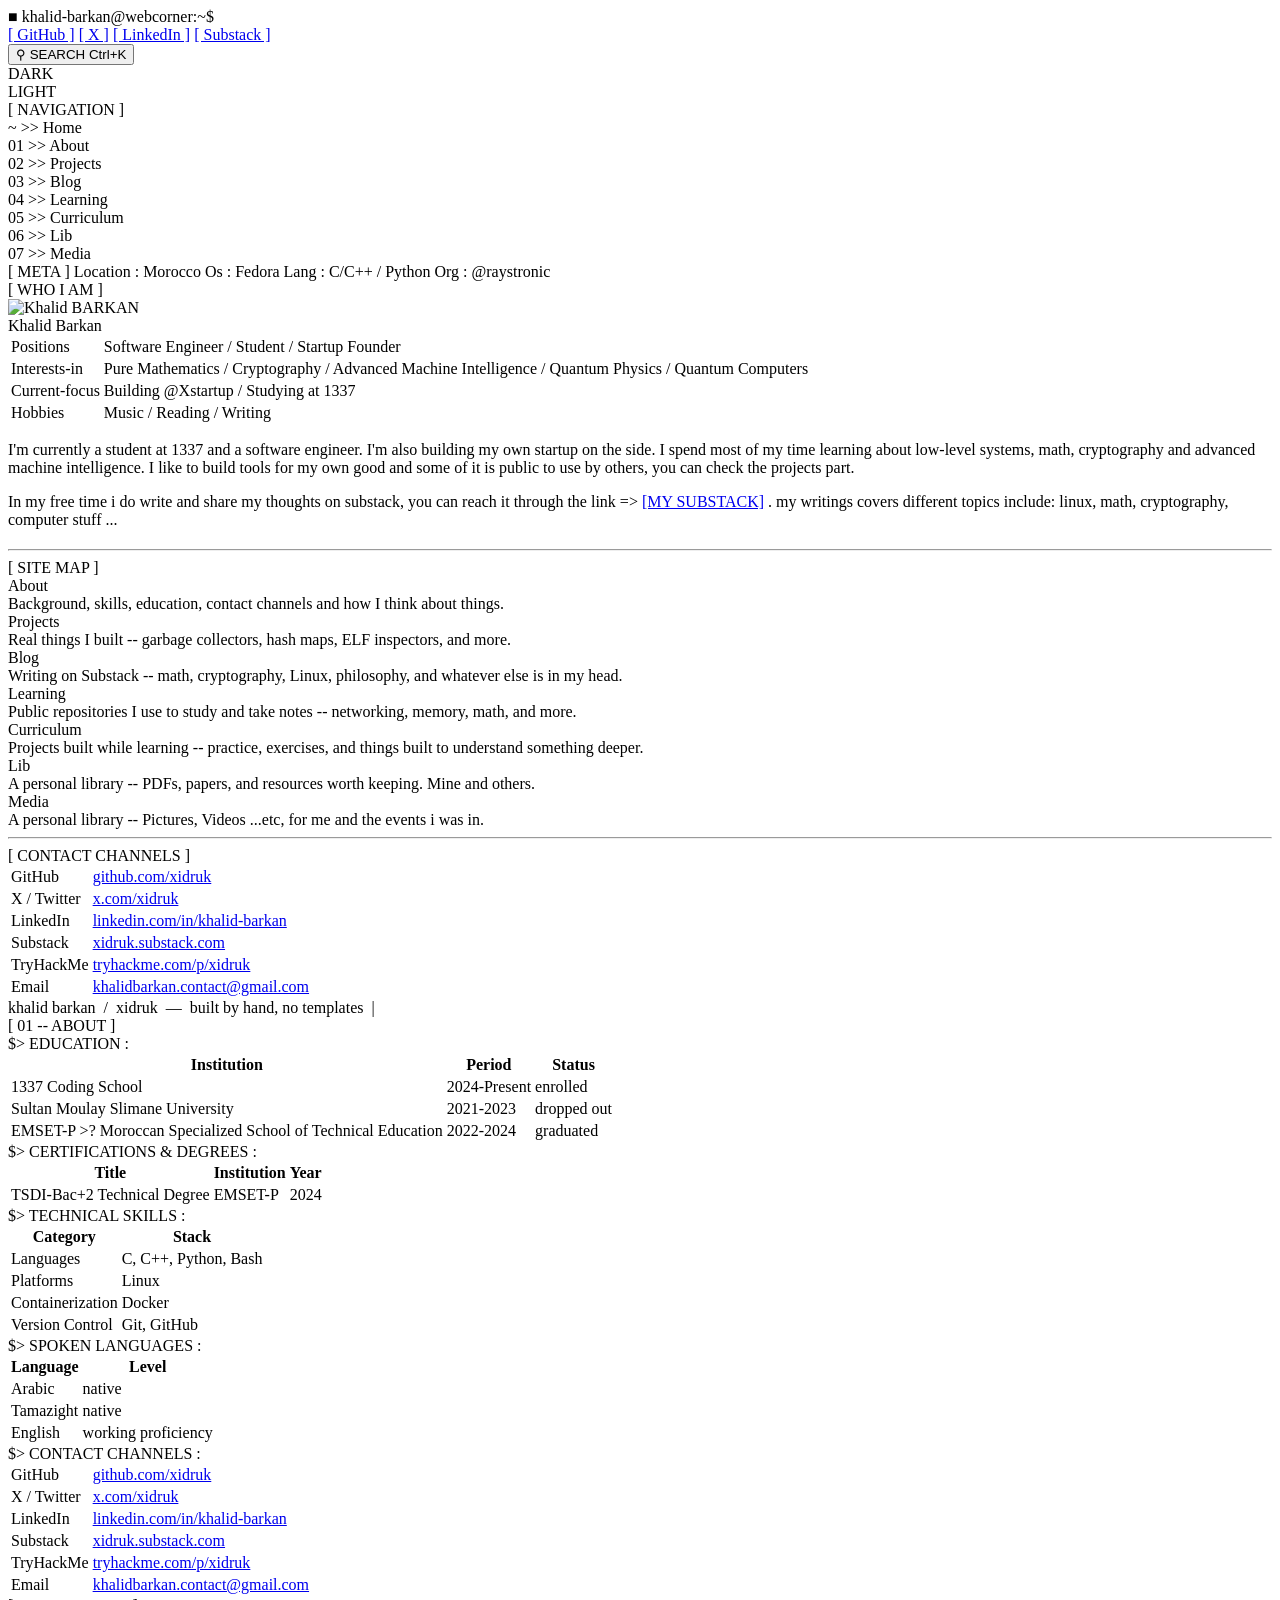
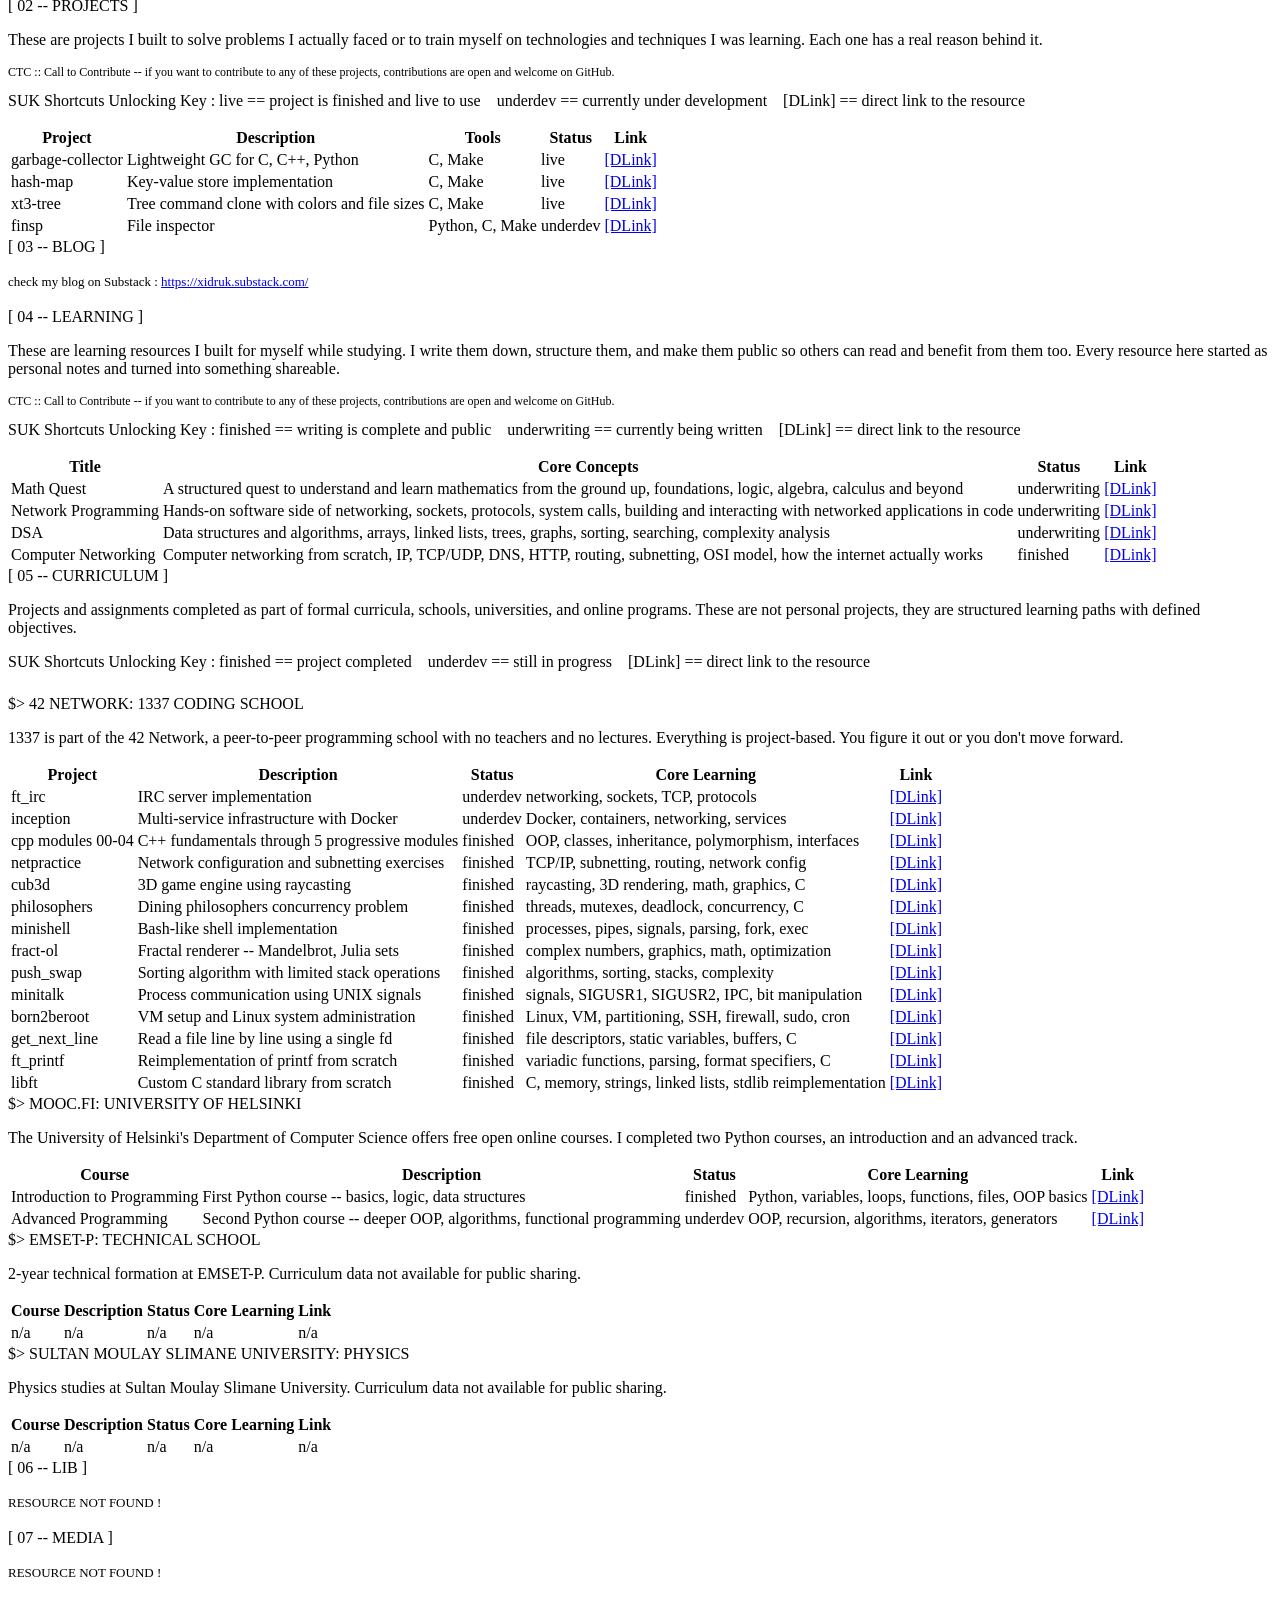
==== index.html @ 823a519c "Add files via upload" ====
<!DOCTYPE html>
<html>
<head>
  <meta charset="UTF-8">
  <meta name="viewport" content="width=1100">
  <title>Khalid BARKAN</title>
  <link rel="stylesheet" href="front_logic/styles.css">
</head>
<body>

  <div id="topbar">
    <div id="topbar-left">
      <span>&#9632;</span>
      khalid-barkan@webcorner:~$
    </div>
    <div id="topbar-right">
      <div id="social-links">
        <a href="https://github.com/xidruk" target="_blank">[ GitHub ]</a>
        <a href="https://x.com/xidruk" target="_blank">[ X ]</a>
        <a href="https://www.linkedin.com/in/khalid-barkan-36a628365/" target="_blank">[ LinkedIn ]</a>
        <a href="https://xidruk.substack.com/" target="_blank">[ Substack ]</a>
      </div>
      <button id="search-trigger" title="Search (Ctrl+K)">
        &#9906; SEARCH <span class="search-kbd">Ctrl+K</span>
      </button>
      <div class="theme-switch-wrap" title="Toggle light / dark" id="theme-switch-track">
        <span class="switch-label-dark">DARK</span>
        <div class="switch-track">
          <div class="switch-knob"></div>
        </div>
        <span class="switch-label-light">LIGHT</span>
      </div>
    </div>
  </div>

  <div id="layout">

    <div id="sidebar">
      <div id="sidebar-title">[ NAVIGATION ]</div>
      <div class="toc-item-wrap">
        <a class="toc-nav-link toc-home-link" data-page="home">~ &gt;&gt; Home</a>
      </div>
      <div class="toc-item-wrap">
        <a class="toc-nav-link" data-page="about">01 &gt;&gt; About</a>
      </div>
      <div class="toc-item-wrap">
        <a class="toc-nav-link" data-page="projects">02 &gt;&gt; Projects</a>
      </div>
      <div class="toc-item-wrap">
        <a class="toc-nav-link" data-page="blog">03 &gt;&gt; Blog</a>
      </div>
      <div class="toc-item-wrap">
        <a class="toc-nav-link" data-page="learning">04 &gt;&gt; Learning</a>
      </div>
      <div class="toc-item-wrap">
        <a class="toc-nav-link" data-page="curriculum">05 &gt;&gt; Curriculum</a>
      </div>
      <div class="toc-item-wrap">
        <a class="toc-nav-link" data-page="lib">06 &gt;&gt; Lib</a>
      </div>
      <div class="toc-item-wrap">
        <a class="toc-nav-link" data-page="media">07 &gt;&gt; Media</a>
      </div>
      <span class="toc-status">[ META ]</span>
      <span class="toc-meta-item">Location : Morocco</span>
      <span class="toc-meta-item">Os : Fedora</span>
      <span class="toc-meta-item">Lang : C/C++ / Python</span>
      <span class="toc-meta-item">Org : @raystronic</span>
    </div>

    <div id="main">

      <div class="page hidden" id="page-home">

        <div class="section-label">[ WHO I AM ]</div>
        <div class="home-bio-row">
          <div class="home-pic-wrap">
            <img src="front_logic/my_pic.png" alt="Khalid BARKAN">
          </div>
          <div class="home-identity">
            <div class="home-identity-name">Khalid Barkan</div>
            <table class="identity-table">
              <tr>
                <td>Positions</td>
                <td>Software Engineer / Student / Startup Founder</td>
              </tr>
              <tr>
                <td>Interests-in</td>
                <td>Pure Mathematics / Cryptography / Advanced Machine Intelligence / Quantum Physics / Quantum Computers</td>
              </tr>
              <tr>
                <td>Current-focus</td>
                <td>Building @Xstartup / Studying at 1337</td>
              </tr>
              <tr>
                <td>Hobbies</td>
                <td>Music / Reading / Writing</td>
              </tr>
            </table>
          </div>
        </div>

        <div class="home-bio-text" style="margin-bottom: 20px;">
          <p>
          I'm currently a student at 1337 and a software engineer. I'm also building my own startup on the side. 
          I spend most of my time learning about low-level systems, math, cryptography and advanced machine intelligence. 
          I like to build tools for my own good and some of it is public to use by others, you can check the projects part.
          </p>
          <p style="margin-top: 14px;">
            In my free time i do write and share my thoughts on substack, you can reach it through the link => 
            <a href="https://xidruk.substack.com/" target="_blank">[MY SUBSTACK]</a>
            . my writings covers different topics include: linux, math, cryptography, computer stuff ...
          </p>
        </div>

        <hr>

        <div class="section-label">[ SITE MAP ]</div>
        <div class="home-nav-grid">
          <div class="home-nav-card" data-page="about">
            <div class="home-nav-card-title">About</div>
            <div class="home-nav-card-desc">Background, skills, education, contact channels and how I think about things.</div>
          </div>
          <div class="home-nav-card" data-page="projects">
            <div class="home-nav-card-title">Projects</div>
            <div class="home-nav-card-desc">Real things I built -- garbage collectors, hash maps, ELF inspectors, and more.</div>
          </div>
          <div class="home-nav-card" data-page="blog">
            <div class="home-nav-card-title">Blog</div>
            <div class="home-nav-card-desc">Writing on Substack -- math, cryptography, Linux, philosophy, and whatever else is in my head.</div>
          </div>
          <div class="home-nav-card" data-page="learning">
            <div class="home-nav-card-title">Learning</div>
            <div class="home-nav-card-desc">Public repositories I use to study and take notes -- networking, memory, math, and more.</div>
          </div>
          <div class="home-nav-card" data-page="curriculum">
            <div class="home-nav-card-title">Curriculum</div>
            <div class="home-nav-card-desc">Projects built while learning -- practice, exercises, and things built to understand something deeper.</div>
          </div>
          <div class="home-nav-card" data-page="lib">
            <div class="home-nav-card-title">Lib</div>
            <div class="home-nav-card-desc">A personal library -- PDFs, papers, and resources worth keeping. Mine and others.</div>
          </div>
          <div class="home-nav-card" data-page="media">
            <div class="home-nav-card-title">Media</div>
            <div class="home-nav-card-desc">A personal library -- Pictures, Videos ...etc, for me and the events i was in.</div>
          </div>
        </div>

        <hr>

        <div class="section-label">[ CONTACT CHANNELS ]</div>
        <table class="contact-table">
          <tr>
            <td>GitHub</td>
            <td><a href="https://github.com/xidruk" target="_blank">github.com/xidruk</a></td>
          </tr>
          <tr>
            <td>X / Twitter</td>
            <td><a href="https://x.com/xidruk" target="_blank">x.com/xidruk</a></td>
          </tr>
          <tr>
            <td>LinkedIn</td>
            <td><a href="https://www.linkedin.com/in/khalid-barkan-36a628365/" target="_blank">linkedin.com/in/khalid-barkan</a></td>
          </tr>
          <tr>
            <td>Substack</td>
            <td><a href="https://xidruk.substack.com/" target="_blank">xidruk.substack.com</a></td>
          </tr>
          <tr>
            <td>TryHackMe</td>
            <td><a href="https://tryhackme.com/p/xidruk" target="_blank">tryhackme.com/p/xidruk</a></td>
          </tr>
          <tr>
            <td>Email</td>
            <td><a href="mailto:khalidbarkan.contact@gmail.com">khalidbarkan.contact@gmail.com</a></td>
          </tr>
        </table>

        <div id="footer">
          khalid barkan &nbsp;/&nbsp; xidruk &nbsp;&mdash;&nbsp;
          built by hand, no templates &nbsp;|&nbsp; <span id="footer-year"></span>
        </div>

      </div>

      <div class="page hidden" id="page-about">

        <div class="section-label">[ 01 -- ABOUT ]</div>

        <div class="section-label-sub">$> EDUCATION :</div>
        <table class="data-table">
          <thead>
            <tr>
              <th>Institution</th>
              <th>Period</th>
              <th>Status</th>
            </tr>
          </thead>
          <tbody>
            <tr>
              <td>1337 Coding School</td>
              <td>2024-Present</td>
              <td class="status-active">enrolled</td>
            </tr>
            <tr>
              <td>Sultan Moulay Slimane University</td>
              <td>2021-2023</td>
              <td class="status-drop">dropped out</td>
            </tr>
            <tr>
              <td>EMSET-P >? Moroccan Specialized School of Technical Education</td>
              <td>2022-2024</td>
              <td class="status-done">graduated</td>
            </tr>
          </tbody>
        </table>

        <div class="section-label-sub">$> CERTIFICATIONS & DEGREES : </div>
        <table class="data-table">
          <thead>
            <tr>
              <th>Title</th>
              <th>Institution</th>
              <th>Year</th>
            </tr>
          </thead>
          <tbody>
            <tr>
              <td>TSDI-Bac+2 Technical Degree</td>
              <td>EMSET-P</td>
              <td>2024</td>
            </tr>
          </tbody>
        </table>

        <div class="section-label-sub">$> TECHNICAL SKILLS :</div>
        <table class="data-table">
          <thead>
            <tr>
              <th>Category</th>
              <th>Stack</th>
            </tr>
          </thead>
          <tbody>
            <tr>
              <td>Languages</td>
              <td>C, C++, Python, Bash</td>
            </tr>
            <tr>
              <td>Platforms</td>
              <td>Linux</td>
            </tr>
            <tr>
              <td>Containerization</td>
              <td>Docker</td>
            </tr>
            <tr>
              <td>Version Control</td>
              <td>Git, GitHub</td>
            </tr>
          </tbody>
        </table>

        <div class="section-label-sub">$> SPOKEN LANGUAGES :</div>
        <table class="data-table">
          <thead>
            <tr>
              <th>Language</th>
              <th>Level</th>
            </tr>
          </thead>
          <tbody>
            <tr>
              <td>Arabic</td>
              <td>native</td>
            </tr>
            <tr>
              <td>Tamazight</td>
              <td>native</td>
            </tr>
            <tr>
              <td>English</td>
              <td>working proficiency</td>
            </tr>
          </tbody>
        </table>

        <div class="section-label-sub">$> CONTACT CHANNELS :</div>
        <table class="contact-table">
          <tr>
            <td>GitHub</td>
            <td><a href="https://github.com/xidruk" target="_blank">github.com/xidruk</a></td>
          </tr>
          <tr>
            <td>X / Twitter</td>
            <td><a href="https://x.com/xidruk" target="_blank">x.com/xidruk</a></td>
          </tr>
          <tr>
            <td>LinkedIn</td>
            <td><a href="https://www.linkedin.com/in/khalid-barkan-36a628365/" target="_blank">linkedin.com/in/khalid-barkan</a></td>
          </tr>
          <tr>
            <td>Substack</td>
            <td><a href="https://xidruk.substack.com/" target="_blank">xidruk.substack.com</a></td>
          </tr>
          <tr>
            <td>TryHackMe</td>
            <td><a href="https://tryhackme.com/p/xidruk" target="_blank">tryhackme.com/p/xidruk</a></td>
          </tr>
          <tr>
            <td>Email</td>
            <td><a href="mailto:khalidbarkan.contact@gmail.com">khalidbarkan.contact@gmail.com</a></td>
          </tr>
        </table>

      </div>

      <div class="page hidden" id="page-projects">

        <div class="section-label">[ 02 -- PROJECTS ]</div>

        <div class="home-bio-text" style="margin-bottom: 16px;">
          <p>
            These are projects I built to solve problems I actually faced or to train myself
            on technologies and techniques I was learning. Each one has a real reason behind it.
          </p>
          <p style="margin-top: 10px; color: var(--text-faint); font-size: 12px;">
            CTC :: Call to Contribute -- if you want to contribute to any of these projects,
            contributions are open and welcome on GitHub.
          </p>
          <div class="suk-note">
            <span class="suk-label">SUK</span>
            <span>Shortcuts Unlocking Key :
              <span class="status-live">live</span> == project is finished and live to use &nbsp;&nbsp;
              <span class="status-underdev">underdev</span> == currently under development &nbsp;&nbsp;
              <span class="dlink">[DLink]</span> == direct link to the resource
            </span>
          </div>
        </div>

        <table class="data-table">
          <thead>
            <tr>
              <th>Project</th>
              <th>Description</th>
              <th>Tools</th>
              <th>Status</th>
              <th>Link</th>
            </tr>
          </thead>
          <tbody>
            <tr>
              <td>garbage-collector</td>
              <td>Lightweight GC for C, C++, Python</td>
              <td>C, Make</td>
              <td><span class="status-live">live</span></td>
              <td><a href="#" target="_blank" class="dlink">[DLink]</a></td>
            </tr>
            <tr>
              <td>hash-map</td>
              <td>Key-value store implementation</td>
              <td>C, Make</td>
              <td><span class="status-live">live</span></td>
              <td><a href="#" target="_blank" class="dlink">[DLink]</a></td>
            </tr>
            <tr>
              <td>xt3-tree</td>
              <td>Tree command clone with colors and file sizes</td>
              <td>C, Make</td>
              <td><span class="status-live">live</span></td>
              <td><a href="#" target="_blank" class="dlink">[DLink]</a></td>
            </tr>
            <tr>
              <td>finsp</td>
              <td>File inspector</td>
              <td>Python, C, Make</td>
              <td><span class="status-underdev">underdev</span></td>
              <td><a href="#" target="_blank" class="dlink">[DLink]</a></td>
            </tr>
          </tbody>
        </table>

      </div>

      <div class="page hidden" id="page-blog">
        <div class="section-label">[ 03 -- BLOG ]</div>
        <p style="color: var(--text-muted); font-size: 13px; line-height: 2;">check my blog on Substack : <a href="https://xidruk.substack.com/" target="_blank" >https://xidruk.substack.com/</a></p>
      </div>

      <div class="page hidden" id="page-learning">

        <div class="section-label">[ 04 -- LEARNING ]</div>

        <div class="home-bio-text" style="margin-bottom: 16px;">
          <p>
            These are learning resources I built for myself while studying. I write them down,
            structure them, and make them public so others can read and benefit from them too.
            Every resource here started as personal notes and turned into something shareable.
          </p>
          <p style="margin-top: 10px; color: var(--text-faint); font-size: 12px;">
            CTC :: Call to Contribute -- if you want to contribute to any of these projects,
            contributions are open and welcome on GitHub.
          </p>
          <div class="suk-note">
            <span class="suk-label">SUK</span>
            <span>Shortcuts Unlocking Key :
              <span class="status-live">finished</span> == writing is complete and public &nbsp;&nbsp;
              <span class="status-underdev">underwriting</span> == currently being written &nbsp;&nbsp;
              <span class="dlink">[DLink]</span> == direct link to the resource
            </span>
          </div>
        </div>

        <table class="data-table">
          <thead>
            <tr>
              <th>Title</th>
              <th>Core Concepts</th>
              <th>Status</th>
              <th>Link</th>
            </tr>
          </thead>
          <tbody>
            <tr>
              <td>Math Quest</td>
              <td>A structured quest to understand and learn mathematics from the ground up, foundations, logic, algebra, calculus and beyond</td>
              <td><span class="status-underdev">underwriting</span></td>
              <td><a href="https://github.com/xidruk/" target="_blank" class="dlink">[DLink]</a></td>
            </tr>
            <tr>
              <td>Network Programming</td>
              <td>Hands-on software side of networking, sockets, protocols, system calls, building and interacting with networked applications in code</td>
              <td><span class="status-underdev">underwriting</span></td>
              <td><a href="https://github.com/xidruk/" target="_blank" class="dlink">[DLink]</a></td>
            </tr>
            <tr>
              <td>DSA</td>
              <td>Data structures and algorithms, arrays, linked lists, trees, graphs, sorting, searching, complexity analysis</td>
              <td><span class="status-underdev">underwriting</span></td>
              <td><a href="https://github.com/xidruk/" target="_blank" class="dlink">[DLink]</a></td>
            </tr>
            <tr>
              <td>Computer Networking</td>
              <td>Computer networking from scratch, IP, TCP/UDP, DNS, HTTP, routing, subnetting, OSI model, how the internet actually works</td>
              <td><span class="status-live">finished</span></td>
              <td><a href="https://github.com/xidruk/computer-networking" target="_blank" class="dlink">[DLink]</a></td>
            </tr>
          </tbody>
        </table>

      </div>

      <div class="page hidden" id="page-curriculum">

        <div class="section-label">[ 05 -- CURRICULUM ]</div>

      <div class="home-bio-text" style="margin-bottom: 24px;">
        <p>
          Projects and assignments completed as part of formal curricula, schools, universities, and online programs.
          These are not personal projects, they are structured learning paths with defined objectives.
        </p>
        <div class="suk-note">
          <span class="suk-label">SUK</span>
          <span>Shortcuts Unlocking Key :
            <span class="status-live">finished</span> == project completed &nbsp;&nbsp;
            <span class="status-underdev">underdev</span> == still in progress &nbsp;&nbsp;
            <span class="dlink">[DLink]</span> == direct link to the resource
          </span>
        </div>
      </div>

        <div class="section-label-sub">$> 42 NETWORK: 1337 CODING SCHOOL </div>
        <div class="home-bio-text" style="margin-bottom: 12px;">
          <p>
            1337 is part of the 42 Network, a peer-to-peer programming school with no teachers and no lectures.
            Everything is project-based. You figure it out or you don't move forward.
          </p>
        </div>
        <table class="data-table">
          <thead>
            <tr>
              <th>Project</th>
              <th>Description</th>
              <th>Status</th>
              <th>Core Learning</th>
              <th>Link</th>
            </tr>
          </thead>
          <tbody>
            <tr>
              <td>ft_irc</td>
              <td>IRC server implementation</td>
              <td><span class="status-underdev">underdev</span></td>
              <td>networking, sockets, TCP, protocols</td>
              <td><a href="https://github.com/xidruk/" target="_blank">[DLink]</a></td>
            </tr>
            <tr>
              <td>inception</td>
              <td>Multi-service infrastructure with Docker</td>
              <td><span class="status-underdev">underdev</span></td>
              <td>Docker, containers, networking, services</td>
              <td><a href="https://github.com/xidruk/" target="_blank">[DLink]</a></td>
            </tr>
            <tr>
              <td>cpp modules 00-04</td>
              <td>C++ fundamentals through 5 progressive modules</td>
              <td><span class="status-live">finished</span></td>
              <td>OOP, classes, inheritance, polymorphism, interfaces</td>
              <td><a href="https://github.com/xidruk/" target="_blank">[DLink]</a></td>
            </tr>
            <tr>
              <td>netpractice</td>
              <td>Network configuration and subnetting exercises</td>
              <td><span class="status-live">finished</span></td>
              <td>TCP/IP, subnetting, routing, network config</td>
              <td><a href="https://github.com/xidruk/" target="_blank">[DLink]</a></td>
            </tr>
            <tr>
              <td>cub3d</td>
              <td>3D game engine using raycasting</td>
              <td><span class="status-live">finished</span></td>
              <td>raycasting, 3D rendering, math, graphics, C</td>
              <td><a href="https://github.com/xidruk/" target="_blank">[DLink]</a></td>
            </tr>
            <tr>
              <td>philosophers</td>
              <td>Dining philosophers concurrency problem</td>
              <td><span class="status-live">finished</span></td>
              <td>threads, mutexes, deadlock, concurrency, C</td>
              <td><a href="https://github.com/xidruk/" target="_blank">[DLink]</a></td>
            </tr>
            <tr>
              <td>minishell</td>
              <td>Bash-like shell implementation</td>
              <td><span class="status-live">finished</span></td>
              <td>processes, pipes, signals, parsing, fork, exec</td>
              <td><a href="https://github.com/xidruk/" target="_blank">[DLink]</a></td>
            </tr>
            <tr>
              <td>fract-ol</td>
              <td>Fractal renderer -- Mandelbrot, Julia sets</td>
              <td><span class="status-live">finished</span></td>
              <td>complex numbers, graphics, math, optimization</td>
              <td><a href="https://github.com/xidruk/" target="_blank">[DLink]</a></td>
            </tr>
            <tr>
              <td>push_swap</td>
              <td>Sorting algorithm with limited stack operations</td>
              <td><span class="status-live">finished</span></td>
              <td>algorithms, sorting, stacks, complexity</td>
              <td><a href="https://github.com/xidruk/" target="_blank">[DLink]</a></td>
            </tr>
            <tr>
              <td>minitalk</td>
              <td>Process communication using UNIX signals</td>
              <td><span class="status-live">finished</span></td>
              <td>signals, SIGUSR1, SIGUSR2, IPC, bit manipulation</td>
              <td><a href="https://github.com/xidruk/" target="_blank">[DLink]</a></td>
            </tr>
            <tr>
              <td>born2beroot</td>
              <td>VM setup and Linux system administration</td>
              <td><span class="status-live">finished</span></td>
              <td>Linux, VM, partitioning, SSH, firewall, sudo, cron</td>
              <td><a href="https://github.com/xidruk/" target="_blank">[DLink]</a></td>
            </tr>
            <tr>
              <td>get_next_line</td>
              <td>Read a file line by line using a single fd</td>
              <td><span class="status-live">finished</span></td>
              <td>file descriptors, static variables, buffers, C</td>
              <td><a href="https://github.com/xidruk/" target="_blank">[DLink]</a></td>
            </tr>
            <tr>
              <td>ft_printf</td>
              <td>Reimplementation of printf from scratch</td>
              <td><span class="status-live">finished</span></td>
              <td>variadic functions, parsing, format specifiers, C</td>
              <td><a href="https://github.com/xidruk/" target="_blank">[DLink]</a></td>
            </tr>
            <tr>
              <td>libft</td>
              <td>Custom C standard library from scratch</td>
              <td><span class="status-live">finished</span></td>
              <td>C, memory, strings, linked lists, stdlib reimplementation</td>
              <td><a href="https://github.com/xidruk/" target="_blank">[DLink]</a></td>
            </tr>
          </tbody>
        </table>

        <div class="section-label-sub">$> MOOC.FI: UNIVERSITY OF HELSINKI</div>
        <div class="home-bio-text" style="margin-bottom: 12px;">
          <p>
            The University of Helsinki's Department of Computer Science offers free open online courses.
            I completed two Python courses, an introduction and an advanced track.
          </p>
        </div>
        <table class="data-table">
          <thead>
            <tr>
              <th>Course</th>
              <th>Description</th>
              <th>Status</th>
              <th>Core Learning</th>
              <th>Link</th>
            </tr>
          </thead>
          <tbody>
            <tr>
              <td>Introduction to Programming</td>
              <td>First Python course -- basics, logic, data structures</td>
              <td><span class="status-live">finished</span></td>
              <td>Python, variables, loops, functions, files, OOP basics</td>
              <td><a href="https://github.com/xidruk/" target="_blank">[DLink]</a></td>
            </tr>
            <tr>
              <td>Advanced Programming</td>
              <td>Second Python course -- deeper OOP, algorithms, functional programming</td>
              <td><span class="status-underdev">underdev</span></td>
              <td>OOP, recursion, algorithms, iterators, generators</td>
              <td><a href="https://github.com/xidruk/" target="_blank">[DLink]</a></td>
            </tr>
          </tbody>
        </table>

        <div class="section-label-sub">$> EMSET-P: TECHNICAL SCHOOL </div>
        <div class="home-bio-text" style="margin-bottom: 12px;">
          <p>
            2-year technical formation at EMSET-P. Curriculum data not available for public sharing.
          </p>
        </div>
        <table class="data-table">
          <thead>
            <tr>
              <th>Course</th>
              <th>Description</th>
              <th>Status</th>
              <th>Core Learning</th>
              <th>Link</th>
            </tr>
          </thead>
          <tbody>
            <tr>
              <td class="cell-na">n/a</td>
              <td class="cell-na">n/a</td>
              <td class="cell-na">n/a</td>
              <td class="cell-na">n/a</td>
              <td class="cell-na">n/a</td>
            </tr>
          </tbody>
        </table>

        <div class="section-label-sub">$> SULTAN MOULAY SLIMANE UNIVERSITY: PHYSICS </div>
        <div class="home-bio-text" style="margin-bottom: 12px;">
          <p>
            Physics studies at Sultan Moulay Slimane University. Curriculum data not available for public sharing.
          </p>
        </div>
        <table class="data-table">
          <thead>
            <tr>
              <th>Course</th>
              <th>Description</th>
              <th>Status</th>
              <th>Core Learning</th>
              <th>Link</th>
            </tr>
          </thead>
          <tbody>
            <tr>
              <td class="cell-na">n/a</td>
              <td class="cell-na">n/a</td>
              <td class="cell-na">n/a</td>
              <td class="cell-na">n/a</td>
              <td class="cell-na">n/a</td>
            </tr>
          </tbody>
        </table>

      </div>

      <div class="page hidden" id="page-lib">
        <div class="section-label">[ 06 -- LIB ]</div>
        <p style="color: var(--text-muted); font-size: 13px; line-height: 2;">RESOURCE NOT FOUND !</p>
      </div>
      <div class="page hidden" id="page-media">
        <div class="section-label">[ 07 -- MEDIA ]</div>
        <p style="color: var(--text-muted); font-size: 13px; line-height: 2;">RESOURCE NOT FOUND !</p>
      </div>

    </div>

  </div>

  <script src="front_logic/app.js"></script>
  <script src="front_logic/lookup_bar.js"></script>
</body>
</html>
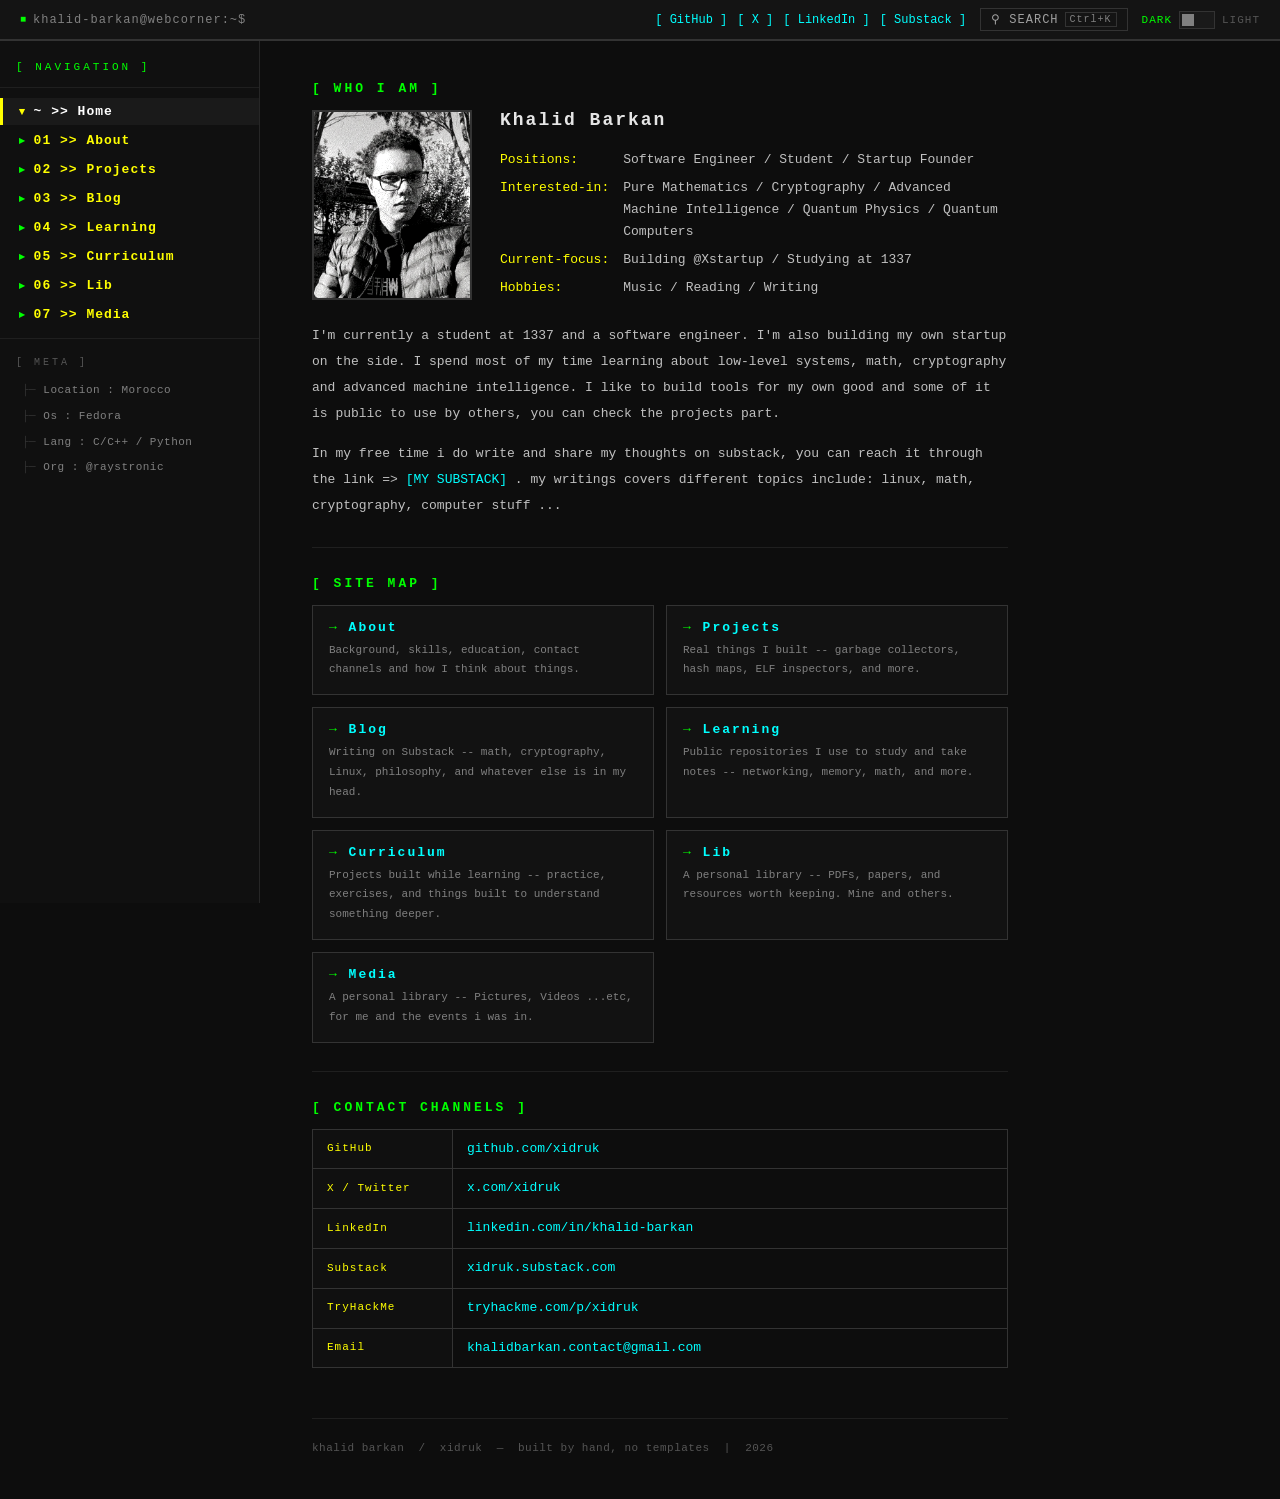
==== commit 45806368: "Fix typo 'Interests-in' to 'Interested-in'" ====
--- a/index.html
+++ b/index.html
@@ -85,7 +85,7 @@
                 <td>Software Engineer / Student / Startup Founder</td>
               </tr>
               <tr>
-                <td>Interests-in</td>
+                <td>Interested-in</td>
                 <td>Pure Mathematics / Cryptography / Advanced Machine Intelligence / Quantum Physics / Quantum Computers</td>
               </tr>
               <tr>
@@ -696,4 +696,4 @@
   <script src="front_logic/app.js"></script>
   <script src="front_logic/lookup_bar.js"></script>
 </body>
-</html>+</html>
--- a/front_logic/styles.css
+++ b/front_logic/styles.css
@@ -0,0 +1,833 @@
+/*default mode colors => dark mode */
+
+:root {
+  --bg-primary:    #0d0d0d; 
+  --bg-secondary:  #141414;
+  --bg-sidebar:    #101010;
+  --bg-card:       #121212;
+  --bg-hover:      #1a1a1a;
+  --bg-hover2:     #141414;
+
+  --border-1:      #333333;
+  --border-2:      #262626;
+  --border-3:      #1f1f1f;
+
+  --text-primary:  #e5e5e5; 
+  --text-dim:      #c0c0c0; 
+  --text-muted:    #a0a0a0; 
+  --text-faint:    #808080; 
+  --text-ghost:    #555555; 
+
+  --accent-yellow: #ffff00;
+  --accent-cyan:   #00ffff;
+  --accent-green:  #00ff00;
+
+  --scrollbar-track: #0d0d0d;
+  --scrollbar-thumb: #333333;
+}
+
+/*exception mode colors => light mode */
+body.light {
+  --bg-primary:    #f0ede4;
+  --bg-secondary:  #e6e1d6;
+  --bg-sidebar:    #eae5da;
+  --bg-card:       #e8e3d8;
+  --bg-hover:      #ddd8cc;
+  --bg-hover2:     #e0dace;
+
+  --border-1:      #b8b098;
+  --border-2:      #c8c0a8;
+  --border-3:      #c0b898;
+
+  --text-primary:  #1a1a0a;
+  --text-dim:      #3a3828;
+  --text-muted:    #5a5440;
+  --text-faint:    #7a7060;
+  --text-ghost:    #8a8070;
+
+  --accent-yellow: #7a6800;
+  --accent-cyan:   #005868;
+  --accent-green:  #206800;
+
+  --scrollbar-track: #e0dace;
+  --scrollbar-thumb: #b8b098;
+}
+
+/*
+>? RESET [zero out browser defaults]
+*/
+* {
+  margin: 0;
+  padding: 0;
+  box-sizing: border-box;
+}
+
+/*
+>? BASE [body font, background, theme transition]
+*/
+body {
+  background-color: var(--bg-primary);
+  color: var(--text-primary);
+  font-family: "Courier New", Courier, monospace;
+  font-size: 14px;
+  transition: background-color 0.2s ease, color 0.2s ease;
+}
+
+/*
+>? TOPBAR [sticky header bar with links, search, theme switch]
+*/
+#topbar {
+  background-color: var(--bg-secondary);
+  border-bottom: 2px solid var(--border-1);
+  padding: 8px 20px;
+  display: flex;
+  justify-content: space-between;
+  align-items: center;
+  position: sticky;
+  top: 0;
+  z-index: 100;
+}
+
+#topbar-left {
+  display: flex;
+  align-items: center;
+  gap: 6px;
+  color: var(--text-faint);
+  font-size: 12px;
+  letter-spacing: 1px;
+}
+
+#topbar-left span {
+  color: var(--accent-green);
+  font-size: 10px;
+}
+
+#topbar-right {
+  display: flex;
+  align-items: center;
+  gap: 14px;
+}
+
+#social-links {
+  display: flex;
+  gap: 10px;
+}
+
+#social-links a {
+  color: var(--accent-cyan);
+  text-decoration: none;
+  font-size: 12px;
+}
+
+#social-links a:hover {
+  color: var(--accent-yellow);
+}
+
+/*
+>? SEARCH BUTTON [the topbar search trigger with Ctrl+K hint]
+*/
+#search-trigger {
+  background: none;
+  border: 1px solid var(--border-1);
+  color: var(--text-muted);
+  font-family: "Courier New", Courier, monospace;
+  font-size: 12px;
+  padding: 3px 10px;
+  cursor: pointer;
+  letter-spacing: 1px;
+  display: flex;
+  align-items: center;
+  gap: 6px;
+  transition: color 0.15s, border-color 0.15s;
+}
+
+#search-trigger:hover {
+  color: var(--accent-green);
+  border-color: var(--accent-green);
+}
+
+#search-trigger .search-kbd {
+  color: var(--text-faint);
+  font-size: 10px;
+  border: 1px solid var(--border-1);
+  padding: 1px 4px;
+}
+
+/*
+>? THEME SWITCH [the DARK / toggle / LIGHT control in the topbar]
+*/
+.theme-switch-wrap {
+  display: flex;
+  align-items: center;
+  gap: 7px;
+  font-size: 11px;
+  letter-spacing: 1px;
+  cursor: pointer;
+  user-select: none;
+}
+
+.switch-label-dark  { color: var(--accent-green); }
+.switch-label-light { color: var(--text-ghost);   }
+
+body.light .switch-label-dark  { color: var(--text-ghost);   }
+body.light .switch-label-light { color: var(--accent-green); }
+
+.switch-track {
+  width: 36px;
+  height: 18px;
+  background-color: #1a1a1a;
+  border: 1px solid var(--border-1);
+  position: relative;
+  cursor: pointer;
+  transition: background-color 0.2s;
+}
+
+body.light .switch-track {
+  background-color: #c8c0a8;
+}
+
+.switch-knob {
+  position: absolute;
+  top: 2px;
+  left: 2px;
+  width: 12px;
+  height: 12px;
+  background-color: var(--text-faint);
+  transition: left 0.2s, background-color 0.2s;
+}
+
+body.light .switch-knob {
+  left: 20px;
+  background-color: var(--text-muted);
+}
+
+/*
+>? LAYOUT [sidebar + main two-column flex container]
+*/
+#layout {
+  display: flex;
+  min-height: calc(100vh - 38px);
+}
+
+/*
+>? SIDEBAR [fixed left nav column]
+*/
+#sidebar {
+  width: 260px;
+  min-width: 260px;
+  background-color: var(--bg-sidebar);
+  border-right: 1px solid var(--border-2);
+  padding: 20px 0;
+  position: sticky;
+  top: 38px;
+  height: calc(100vh - 38px);
+  overflow-y: auto;
+  overflow-x: hidden;
+}
+
+#sidebar::-webkit-scrollbar       { width: 4px; }
+#sidebar::-webkit-scrollbar-track { background: var(--scrollbar-track); }
+#sidebar::-webkit-scrollbar-thumb { background: var(--scrollbar-thumb); }
+
+#sidebar-title {
+  color: var(--accent-green);
+  font-size: 11px;
+  letter-spacing: 3px;
+  padding: 0 16px 14px 16px;
+  border-bottom: 1px solid var(--border-3);
+  margin-bottom: 10px;
+}
+
+/*
+>? NAV LINKS [sidebar navigation items with active and hover states]
+*/
+.toc-item-wrap { margin-bottom: 2px; }
+
+.toc-nav-link {
+  display: block;
+  color: var(--accent-yellow);
+  text-decoration: none;
+  font-size: 13px;
+  font-weight: bold;
+  padding: 6px 16px;
+  letter-spacing: 1px;
+  border-left: 3px solid transparent;
+  cursor: pointer;
+}
+
+.toc-nav-link::before        { content: "▸ "; color: var(--accent-green); font-size: 11px; }
+.toc-nav-link.active::before { content: "▾ "; color: var(--accent-yellow); }
+
+.toc-nav-link:hover,
+.toc-nav-link.active {
+  color: #ffffff;
+  background-color: var(--bg-hover);
+  border-left-color: var(--accent-yellow);
+}
+
+/*
+>? SIDEBAR META [the key-value info block at the bottom of the sidebar]
+*/
+.toc-status {
+  display: block;
+  padding: 18px 16px 10px 16px;
+  color: var(--text-ghost);
+  font-size: 10px;
+  letter-spacing: 3px;
+  border-top: 1px solid var(--border-3);
+  margin-top: 10px;
+}
+
+.toc-meta-item {
+  display: block;
+  color: var(--text-faint);
+  font-size: 11px;
+  padding: 3px 16px 3px 22px;
+  letter-spacing: 0.5px;
+  line-height: 1.8;
+}
+
+.toc-meta-item::before { content: "├─ "; color: var(--border-1); }
+
+/*
+>? MAIN AREA [right scrollable content column]
+*/
+#main {
+  flex: 1;
+  padding: 40px 52px;
+  max-width: 800px;
+}
+
+.page        { display: block; }
+.page.hidden { display: none;  }
+
+/*
+>? SHARED COMPONENTS [hr, section label, links, scrollbar, hidden class]
+*/
+hr {
+  border: none;
+  border-top: 1px solid var(--border-3);
+  margin: 28px 0;
+}
+
+.section-label {
+  color: var(--accent-green);
+  font-size: 13px;
+  letter-spacing: 3px;
+  margin-bottom: 14px;
+  font-weight: bold;
+}
+
+a       { color: var(--accent-cyan); text-decoration: none; }
+a:hover { color: var(--accent-yellow); }
+.hidden { display: none; }
+
+::-webkit-scrollbar       { width: 6px; }
+::-webkit-scrollbar-track { background: var(--scrollbar-track); }
+::-webkit-scrollbar-thumb { background: var(--scrollbar-thumb); }
+
+/*
+>? HOME -- BIO ROW [photo + identity table side by side]
+*/
+.home-bio-row {
+  display: flex;
+  gap: 28px;
+  align-items: flex-start;
+  margin-bottom: 20px;
+}
+
+.home-pic-wrap {
+  flex-shrink: 0;
+  border: 2px solid var(--border-1);
+  width: 160px;
+  height: 190px;
+  overflow: hidden;
+  filter: grayscale(30%);
+}
+
+.home-pic-wrap img {
+  width: 100%;
+  height: 100%;
+  object-fit: cover;
+  display: block;
+  filter: contrast(1.05);
+}
+
+.home-identity {
+  display: flex;
+  flex-direction: column;
+  gap: 10px;
+  justify-content: flex-start;
+}
+
+.home-identity-name {
+  color: var(--text-primary);
+  font-size: 18px;
+  font-weight: bold;
+  letter-spacing: 2px;
+  margin-bottom: 6px;
+}
+
+/*
+>? HOME -- IDENTITY TABLE [key: value rows next to the photo]
+*/
+.identity-table { border-collapse: collapse; font-size: 13px; }
+
+.identity-table td {
+  padding: 3px 0;
+  vertical-align: top;
+  line-height: 1.7;
+}
+
+.identity-table td:first-child {
+  color: var(--accent-yellow);
+  white-space: nowrap;
+  padding-right: 14px;
+}
+
+.identity-table td:first-child::after { content: ":"; }
+.identity-table td:last-child { color: var(--text-dim); }
+
+/*
+>? HOME -- BIO TEXT [description paragraphs below the photo block]
+*/
+.home-bio-text {
+  color: var(--text-dim);
+  font-size: 13px;
+  line-height: 2;
+}
+
+.home-bio-text p + p { margin-top: 14px; }
+
+/*
+>? HOME -- SITE MAP GRID [2-column card grid for page navigation]
+*/
+.home-nav-grid {
+  display: grid;
+  grid-template-columns: 1fr 1fr;
+  gap: 12px;
+  margin-top: 4px;
+}
+
+.home-nav-card {
+  border: 1px solid var(--border-1);
+  padding: 14px 16px;
+  cursor: pointer;
+  background-color: var(--bg-card);
+  transition: border-color 0.15s, background-color 0.15s;
+}
+
+.home-nav-card:hover {
+  border-color: var(--accent-cyan);
+  background-color: var(--bg-hover);
+}
+
+.home-nav-card-title {
+  color: var(--accent-cyan);
+  font-size: 13px;
+  font-weight: bold;
+  letter-spacing: 2px;
+  margin-bottom: 6px;
+}
+
+.home-nav-card-title::before { content: "→ "; color: var(--accent-green); }
+
+.home-nav-card-desc {
+  color: var(--text-faint);
+  font-size: 11px;
+  line-height: 1.8;
+}
+
+/*
+>? CONTACT TABLE [key-value table used on home and about pages]
+*/
+.contact-table {
+  border-collapse: collapse;
+  width: 100%;
+  margin-top: 4px;
+  border: 1px solid var(--border-1);
+}
+
+.contact-table tr              { border-bottom: 1px solid var(--border-1); }
+.contact-table tr:last-child   { border-bottom: none; }
+
+.contact-table td {
+  padding: 9px 14px;
+  font-size: 13px;
+  vertical-align: middle;
+  line-height: 1.6;
+  border-right: 1px solid var(--border-1);
+}
+
+.contact-table td:last-child { border-right: none; color: var(--text-dim); }
+
+.contact-table td:first-child {
+  color: var(--accent-yellow);
+  width: 140px;
+  letter-spacing: 1px;
+  font-size: 11px;
+  white-space: nowrap;
+  background-color: var(--bg-sidebar);
+}
+
+.contact-table td:last-child a       { color: var(--accent-cyan); }
+.contact-table td:last-child a:hover { color: var(--accent-yellow); }
+
+/*
+>? DATA TABLE [structured table with header row for about page sections]
+*/
+.data-table {
+  border-collapse: collapse;
+  width: 100%;
+  margin-top: 4px;
+  margin-bottom: 8px;
+  border: 1px solid var(--border-1);
+}
+
+.data-table thead tr { background-color: var(--bg-sidebar); }
+
+.data-table th {
+  padding: 8px 14px;
+  text-align: left;
+  color: var(--accent-green);
+  font-size: 11px;
+  letter-spacing: 2px;
+  border-bottom: 1px solid var(--border-1);
+  border-right: 1px solid var(--border-1);
+  font-weight: bold;
+}
+
+.data-table th:last-child { border-right: none; }
+
+.data-table tbody tr            { border-bottom: 1px solid var(--border-1); }
+.data-table tbody tr:last-child { border-bottom: none; }
+
+.data-table td {
+  padding: 9px 14px;
+  font-size: 13px;
+  color: var(--text-dim);
+  vertical-align: middle;
+  line-height: 1.7;
+  border-right: 1px solid var(--border-1);
+}
+
+.data-table td:last-child  { border-right: none; }
+.data-table td:first-child { color: var(--text-primary); }
+
+.status-active { color: var(--accent-green); }
+.status-done   { color: var(--accent-cyan);  }
+.status-drop   { color: var(--text-muted);   }
+
+/*
+>? FOOTER [bottom of each page]
+*/
+#footer {
+  margin-top: 50px;
+  border-top: 1px solid var(--border-3);
+  padding-top: 18px;
+  color: var(--text-ghost);
+  font-size: 11px;
+  line-height: 2;
+  letter-spacing: 0.5px;
+}
+
+/*
+>? LOOKUP OVERLAY [the Ctrl+K search modal -- backdrop + modal box]
+*/
+#lookup-overlay {
+  display: none;
+  position: fixed;
+  top: 0; left: 0;
+  width: 100%; height: 100%;
+  z-index: 8000;
+  align-items: flex-start;
+  justify-content: center;
+  padding-top: 80px;
+  box-sizing: border-box;
+}
+
+#lookup-overlay.active { display: flex; }
+
+#lookup-backdrop {
+  position: absolute;
+  top: 0; left: 0;
+  width: 100%; height: 100%;
+  background: rgba(0, 0, 0, 0.75);
+  cursor: pointer;
+}
+
+#lookup-modal {
+  position: relative;
+  z-index: 1;
+  width: 600px;
+  max-width: 92vw;
+  background: var(--bg-secondary);
+  border: 1px solid var(--border-1);
+  box-shadow: 0 0 0 1px var(--border-1), 0 30px 80px rgba(0,0,0,0.6), 0 0 40px rgba(0,255,0,0.05);
+}
+
+#lookup-header {
+  display: flex;
+  align-items: center;
+  padding: 12px 16px;
+  border-bottom: 1px solid var(--border-1);
+  gap: 10px;
+}
+
+#lookup-icon { color: var(--accent-green); font-size: 16px; flex-shrink: 0; }
+
+#lookup-input {
+  flex: 1;
+  background: transparent;
+  border: none;
+  outline: none;
+  color: var(--text-primary);
+  font-family: "Courier New", Courier, monospace;
+  font-size: 14px;
+  letter-spacing: 0.5px;
+  caret-color: var(--accent-green);
+}
+
+#lookup-input::placeholder { color: var(--text-faint); }
+
+#lookup-esc-tag {
+  color: var(--text-muted);
+  font-size: 10px;
+  border: 1px solid var(--border-1);
+  padding: 2px 7px;
+  letter-spacing: 1.5px;
+  cursor: pointer;
+  flex-shrink: 0;
+  font-family: "Courier New", Courier, monospace;
+  transition: color 0.1s, border-color 0.1s;
+}
+
+#lookup-esc-tag:hover { color: var(--accent-yellow); border-color: var(--accent-yellow); }
+
+/*
+>? LOOKUP RESULTS [the scrollable list of matched items]
+*/
+#lookup-results { max-height: 360px; overflow-y: auto; }
+
+#lookup-results::-webkit-scrollbar       { width: 4px; }
+#lookup-results::-webkit-scrollbar-track { background: transparent; }
+#lookup-results::-webkit-scrollbar-thumb { background: var(--border-1); }
+
+.lk-result {
+  display: flex;
+  align-items: flex-start;
+  padding: 10px 14px;
+  cursor: pointer;
+  border-bottom: 1px solid var(--border-3);
+  gap: 10px;
+  transition: background-color 0.08s;
+}
+
+.lk-result:last-child             { border-bottom: none; }
+.lk-result:hover,
+.lk-result.lk-selected           { background-color: var(--bg-hover); }
+.lk-result.lk-selected .lk-arrow { color: var(--accent-green); }
+
+.lk-tag {
+  font-size: 10px;
+  letter-spacing: 1.5px;
+  padding: 2px 6px;
+  border: 1px solid;
+  margin-top: 2px;
+  flex-shrink: 0;
+  min-width: 52px;
+  text-align: center;
+  font-family: "Courier New", Courier, monospace;
+}
+
+.lk-tag-section { color: var(--accent-yellow); border-color: var(--accent-yellow); }
+.lk-tag-item    { color: var(--accent-cyan);   border-color: var(--accent-cyan);   }
+
+.lk-text { flex: 1; min-width: 0; }
+
+.lk-label {
+  color: var(--text-primary);
+  font-size: 13px;
+  white-space: nowrap;
+  overflow: hidden;
+  text-overflow: ellipsis;
+}
+
+.lk-label mark {
+  background: transparent;
+  color: var(--accent-yellow);
+  font-weight: bold;
+  text-decoration: underline;
+  text-decoration-color: var(--accent-yellow);
+  text-underline-offset: 2px;
+}
+
+.lk-sublabel {
+  color: var(--text-faint);
+  font-size: 11px;
+  margin-top: 3px;
+  white-space: nowrap;
+  overflow: hidden;
+  text-overflow: ellipsis;
+}
+
+.lk-arrow {
+  color: var(--border-1);
+  font-size: 13px;
+  flex-shrink: 0;
+  align-self: center;
+  transition: color 0.1s;
+}
+
+.lk-empty {
+  padding: 28px;
+  text-align: center;
+  color: var(--text-muted);
+  letter-spacing: 2px;
+  font-size: 12px;
+}
+
+/*
+>? LOOKUP FOOTER [keyboard shortcut hints at the bottom of the modal]
+*/
+#lookup-footer {
+  display: flex;
+  gap: 14px;
+  padding: 7px 14px;
+  border-top: 1px solid var(--border-3);
+  align-items: center;
+  flex-wrap: wrap;
+}
+
+.lk-hint {
+  color: var(--text-muted);
+  font-size: 11px;
+  display: flex;
+  align-items: center;
+  gap: 3px;
+}
+
+.lk-hint kbd {
+  font-family: "Courier New", Courier, monospace;
+  background: var(--bg-hover);
+  border: 1px solid var(--border-1);
+  padding: 1px 4px;
+  font-size: 10px;
+  color: var(--text-dim);
+}
+
+.lk-hint-right { margin-left: auto; }
+
+/*
+>? SUB SECTION LABEL [section titles inside pages, one level below page title]
+*/
+.section-label-sub {
+  color: #ff8800;
+  font-size: 12px;
+  letter-spacing: 3px;
+  margin-bottom: 14px;
+  margin-top: 28px;
+  font-weight: bold;
+}
+
+body.light .section-label-sub {
+  color: #884400;
+}
+
+/*
+>? PROJECT STATUS BADGES [colored label badges for project status]
+*/
+.status-live {
+  background-color: #003300;
+  color: var(--accent-green);
+  padding: 2px 8px;
+  font-size: 11px;
+  letter-spacing: 1px;
+  white-space: nowrap;
+  display: inline-block;
+  border: 1px solid var(--accent-green);
+}
+
+.status-underdev {
+  background-color: #332200;
+  color: var(--accent-yellow);
+  padding: 2px 8px;
+  font-size: 11px;
+  letter-spacing: 1px;
+  white-space: nowrap;
+  display: inline-block;
+  border: 1px solid var(--accent-yellow);
+}
+
+body.light .status-live    { background-color: #ccffcc; color: #1a5500; border-color: #206800; }
+body.light .status-underdev { background-color: #fff5cc; color: #664400; border-color: #997700; }
+
+.cell-na {
+  color: #ff3333;
+  font-weight: bold;
+  font-size: 12px;
+  letter-spacing: 1px;
+}
+
+.cell-na::before { content: "✗ "; }
+
+.status-live { /* already in your css */ }
+
+/*
+>? SUK NOTE [shortcuts unlocking key note block]
+*/
+.suk-note {
+  border: 1px solid var(--border-1);
+  padding: 10px 14px;
+  margin-top: 10px;
+  font-size: 12px;
+  color: var(--text-faint);
+  display: flex;
+  gap: 12px;
+  align-items: baseline;
+  background-color: var(--bg-card);
+}
+
+.suk-label {
+  color: var(--accent-yellow);
+  font-weight: bold;
+  letter-spacing: 2px;
+  font-size: 11px;
+  white-space: nowrap;
+  flex-shrink: 0;
+}
+
+/*
+>? DLINK [direct link style]
+*/
+.dlink {
+  color: var(--accent-cyan);
+  letter-spacing: 1px;
+  font-size: 12px;
+}
+
+.dlink:hover { color: var(--accent-yellow); }
+
+/* Custom text selection color */
+::selection {
+  background-color: var(--accent-yellow);
+  color: #000;
+}
+
+/* Flash animation for targeted items */
+@keyframes flash-highlight {
+  0%   { background-color: transparent; }
+  20%  { background-color: rgba(255, 255, 0, 0.3); } /* Yellow tint */
+  100% { background-color: transparent; }
+}
+
+.jump-highlight {
+  animation: flash-highlight 1.5s ease-out;
+  border-radius: 4px;
+}
+
+/* Make search results selection feel more "mechanical" */
+.lk-result.lk-selected {
+  background-color: var(--bg-hover) !important;
+  border-left: 3px solid var(--accent-green);
+}
